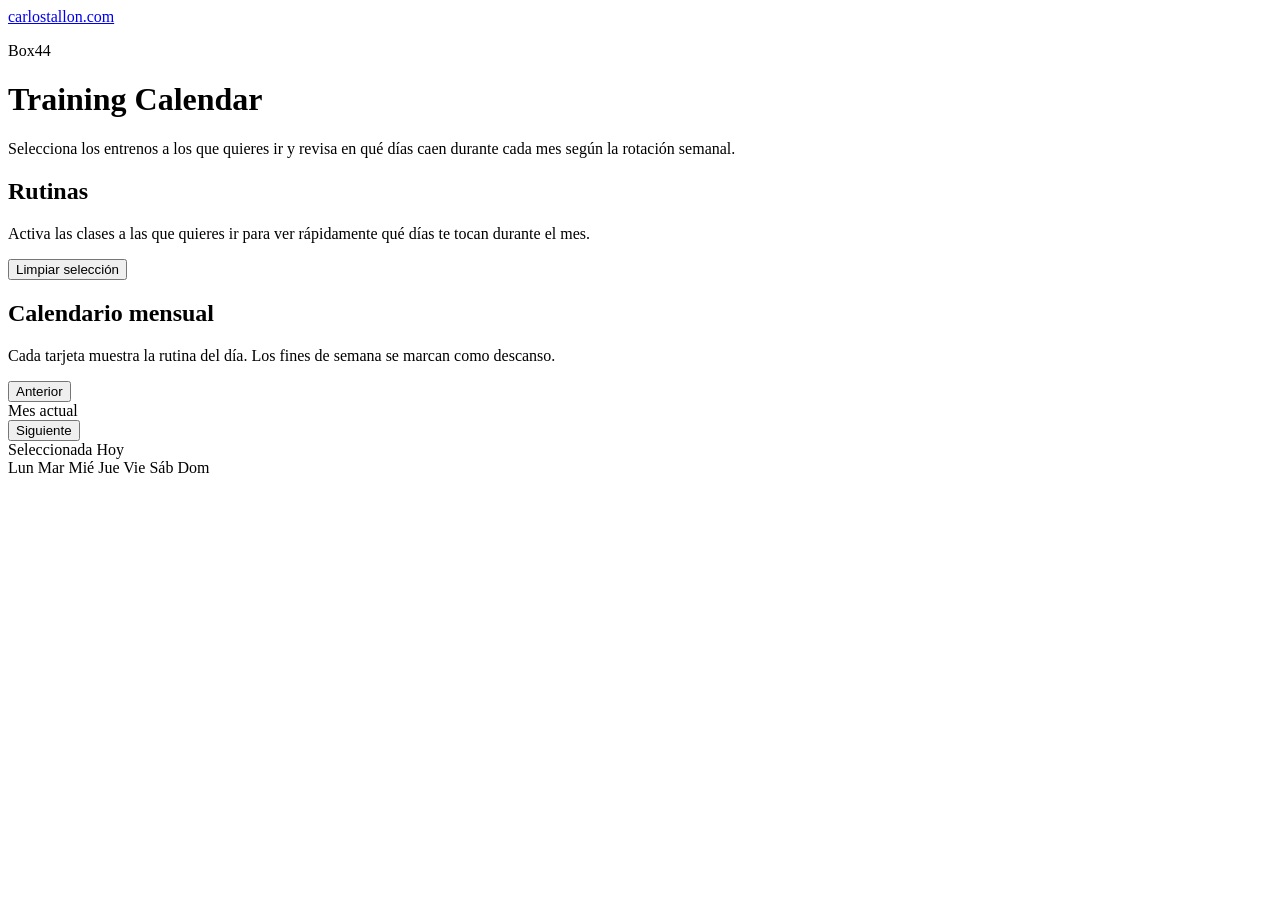
==== box44/index.html @ ffbb3cff "updated images" ====
<!DOCTYPE html>
<html lang="es">
  <head>
    <meta charset="UTF-8" />
    <meta name="viewport" content="width=device-width, initial-scale=1.0" />
    <meta name="robots" content="noindex, nofollow" />
    <title>Box44 Training Calendar</title>
    <meta
      name="description"
      content="Calendario mensual de rutinas Box44 con rotación semanal y selección de entrenos."
    />
    <link rel="canonical" href="https://carlostallon.com/box44/" />
    <link rel="stylesheet" href="./styles.css" />
  </head>
  <body>
    <main class="app-shell">
      <header class="page-header">
        <a class="back-link" href="/">carlostallon.com</a>
        <div>
          <p class="kicker">Box44</p>
          <h1>Training Calendar</h1>
          <p class="intro-copy">
            Selecciona los entrenos a los que quieres ir y revisa en qué días
            caen durante cada mes según la rotación semanal.
          </p>
        </div>
      </header>

      <section class="controls surface-card" aria-labelledby="filters-title">
        <div class="controls-header">
          <div>
            <h2 id="filters-title">Rutinas</h2>
            <p class="section-copy">
              Activa las clases a las que quieres ir para ver rápidamente qué
              días te tocan durante el mes.
            </p>
          </div>
          <button id="clear-selection" class="ghost-button" type="button">
            Limpiar selección
          </button>
        </div>

        <div id="routine-filters" class="filter-grid" aria-live="polite"></div>
      </section>

      <section class="calendar-panel surface-card" aria-labelledby="calendar-title">
        <div class="calendar-header">
          <div>
            <h2 id="calendar-title">Calendario mensual</h2>
            <p class="section-copy">
              Cada tarjeta muestra la rutina del día. Los fines de semana se
              marcan como descanso.
            </p>
          </div>

          <div class="calendar-toolbar">
            <div class="month-selector" aria-label="Selector de mes">
              <button id="previous-month" class="ghost-button month-nav-button" type="button">
                Anterior
              </button>
              <div id="visible-month-label" class="month-label" aria-live="polite">
                Mes actual
              </div>
              <button id="next-month" class="ghost-button month-nav-button" type="button">
                Siguiente
              </button>
            </div>

            <div class="legend">
              <span class="legend-item">
                <span class="legend-swatch legend-swatch-selected"></span>
                Seleccionada
              </span>
              <span class="legend-item">
                <span class="legend-swatch legend-swatch-today"></span>
                Hoy
              </span>
            </div>
          </div>
        </div>

        <div class="month-frame">
          <div class="weekday-row" aria-hidden="true">
            <span>Lun</span>
            <span>Mar</span>
            <span>Mié</span>
            <span>Jue</span>
            <span>Vie</span>
            <span>Sáb</span>
            <span>Dom</span>
          </div>

          <div id="calendar-grid" class="calendar-grid"></div>
        </div>
      </section>
    </main>

    <script src="./script.js"></script>
  </body>
</html>
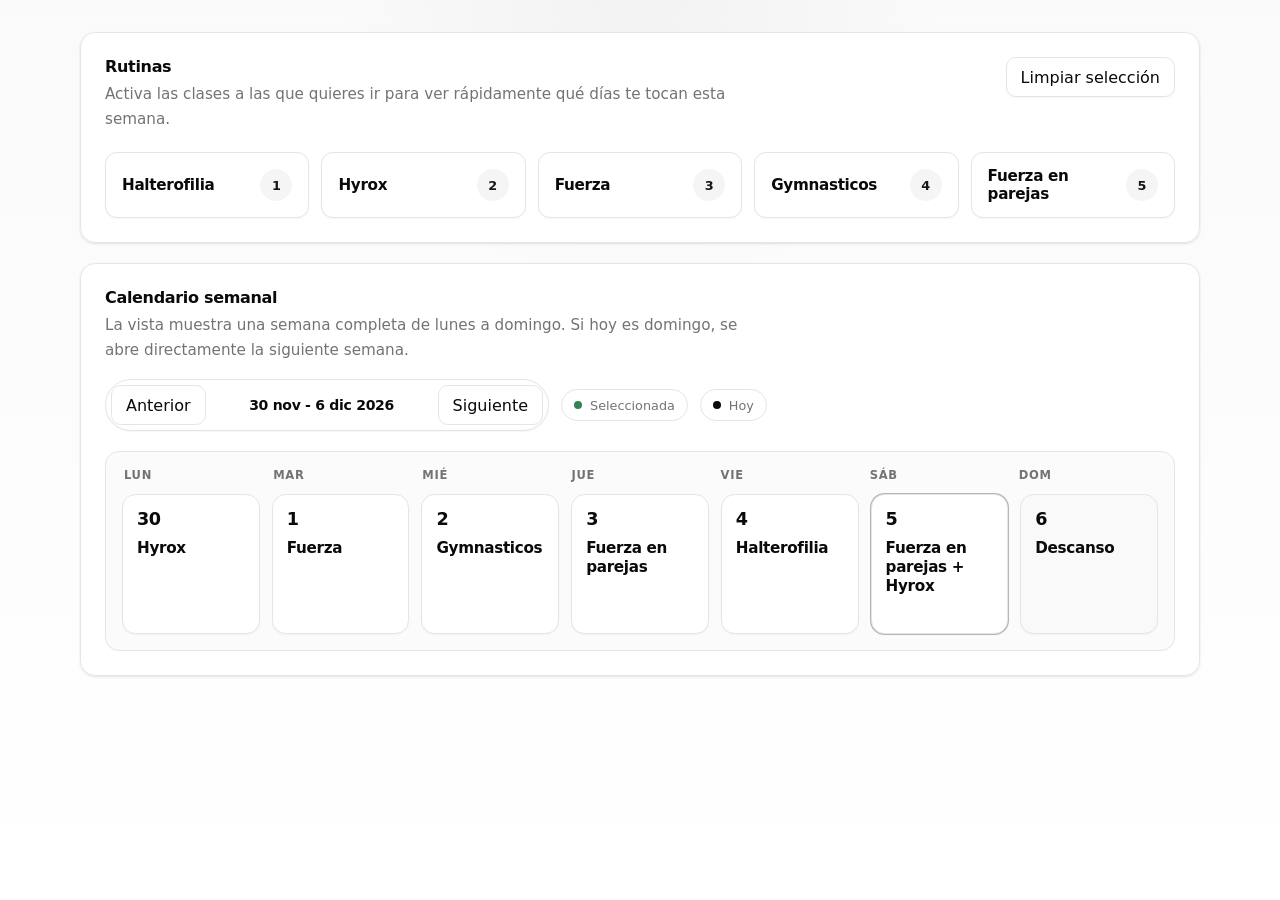
==== commit b89ca3cf: "update, week instead of month" ====
--- a/box44/index.html
+++ b/box44/index.html
@@ -7,32 +7,20 @@
     <title>Box44 Training Calendar</title>
     <meta
       name="description"
-      content="Calendario mensual de rutinas Box44 con rotación semanal y selección de entrenos."
+      content="Calendario semanal de rutinas Box44 con rotación y selección de entrenos."
     />
     <link rel="canonical" href="https://carlostallon.com/box44/" />
     <link rel="stylesheet" href="./styles.css" />
   </head>
   <body>
     <main class="app-shell">
-      <header class="page-header">
-        <a class="back-link" href="/">carlostallon.com</a>
-        <div>
-          <p class="kicker">Box44</p>
-          <h1>Training Calendar</h1>
-          <p class="intro-copy">
-            Selecciona los entrenos a los que quieres ir y revisa en qué días
-            caen durante cada mes según la rotación semanal.
-          </p>
-        </div>
-      </header>
-
       <section class="controls surface-card" aria-labelledby="filters-title">
         <div class="controls-header">
           <div>
             <h2 id="filters-title">Rutinas</h2>
             <p class="section-copy">
               Activa las clases a las que quieres ir para ver rápidamente qué
-              días te tocan durante el mes.
+              días te tocan esta semana.
             </p>
           </div>
           <button id="clear-selection" class="ghost-button" type="button">
@@ -46,22 +34,22 @@
       <section class="calendar-panel surface-card" aria-labelledby="calendar-title">
         <div class="calendar-header">
           <div>
-            <h2 id="calendar-title">Calendario mensual</h2>
+            <h2 id="calendar-title">Calendario semanal</h2>
             <p class="section-copy">
-              Cada tarjeta muestra la rutina del día. Los fines de semana se
-              marcan como descanso.
+              La vista muestra una semana completa de lunes a domingo. Si hoy es
+              domingo, se abre directamente la siguiente semana.
             </p>
           </div>
 
           <div class="calendar-toolbar">
-            <div class="month-selector" aria-label="Selector de mes">
-              <button id="previous-month" class="ghost-button month-nav-button" type="button">
+            <div class="month-selector" aria-label="Selector de semana">
+              <button id="previous-week" class="ghost-button month-nav-button" type="button">
                 Anterior
               </button>
-              <div id="visible-month-label" class="month-label" aria-live="polite">
-                Mes actual
+              <div id="visible-week-label" class="month-label" aria-live="polite">
+                Semana actual
               </div>
-              <button id="next-month" class="ghost-button month-nav-button" type="button">
+              <button id="next-week" class="ghost-button month-nav-button" type="button">
                 Siguiente
               </button>
             </div>
--- a/box44/styles.css
+++ b/box44/styles.css
@@ -0,0 +1,464 @@
+:root {
+  color-scheme: light;
+  --background: oklch(1 0 0);
+  --foreground: oklch(0.145 0 0);
+  --card: oklch(1 0 0);
+  --card-foreground: oklch(0.145 0 0);
+  --popover: oklch(1 0 0);
+  --popover-foreground: oklch(0.145 0 0);
+  --primary: oklch(0.205 0 0);
+  --primary-foreground: oklch(0.985 0 0);
+  --secondary: oklch(0.97 0 0);
+  --secondary-foreground: oklch(0.205 0 0);
+  --muted: oklch(0.97 0 0);
+  --muted-foreground: oklch(0.556 0 0);
+  --accent: oklch(0.97 0 0);
+  --accent-foreground: oklch(0.205 0 0);
+  --destructive: oklch(0.577 0.245 27.325);
+  --destructive-foreground: oklch(0.985 0 0);
+  --border: oklch(0.922 0 0);
+  --input: oklch(0.922 0 0);
+  --ring: oklch(0.708 0 0);
+  --chart-green: oklch(0.55 0.11 154);
+  --chart-green-soft: oklch(0.97 0.025 154);
+  --radius: 0.75rem;
+  --shadow-xs: 0 1px 2px rgb(0 0 0 / 0.04);
+  --shadow-sm: 0 1px 3px rgb(0 0 0 / 0.08), 0 1px 2px rgb(0 0 0 / 0.04);
+  --shadow-md: 0 10px 20px -12px rgb(0 0 0 / 0.16);
+}
+
+* {
+  box-sizing: border-box;
+}
+
+html {
+  -webkit-font-smoothing: antialiased;
+  -moz-osx-font-smoothing: grayscale;
+}
+
+body {
+  margin: 0;
+  min-height: 100vh;
+  font-family: Inter, ui-sans-serif, system-ui, -apple-system, BlinkMacSystemFont,
+    "Segoe UI", sans-serif;
+  color: var(--foreground);
+  background:
+    radial-gradient(circle at top, rgb(0 0 0 / 0.03), transparent 28%),
+    linear-gradient(180deg, rgb(250 250 250) 0%, rgb(255 255 255) 100%);
+}
+
+button,
+input,
+textarea,
+select {
+  font: inherit;
+}
+
+button {
+  appearance: none;
+}
+
+.app-shell {
+  width: min(1120px, calc(100% - 32px));
+  margin: 0 auto;
+  padding: 32px 0 56px;
+}
+
+.page-header {
+  display: grid;
+  gap: 10px;
+  margin-bottom: 24px;
+}
+
+.back-link {
+  width: fit-content;
+  text-decoration: none;
+  color: var(--muted-foreground);
+  font-size: 0.875rem;
+  font-weight: 500;
+}
+
+.back-link:hover {
+  color: var(--foreground);
+}
+
+.kicker {
+  margin: 0 0 6px;
+  font-size: 0.75rem;
+  font-weight: 600;
+  letter-spacing: 0.08em;
+  text-transform: uppercase;
+  color: var(--muted-foreground);
+}
+
+.page-header h1 {
+  margin: 0;
+  font-size: clamp(2rem, 4vw, 3rem);
+  line-height: 1;
+  letter-spacing: -0.05em;
+}
+
+.intro-copy,
+.section-copy {
+  margin: 0;
+  max-width: 68ch;
+  color: var(--muted-foreground);
+  font-size: 0.95rem;
+  line-height: 1.65;
+}
+
+.section-copy {
+  margin-top: 6px;
+}
+
+.surface-card {
+  background: color-mix(in srgb, var(--card) 98%, transparent);
+  color: var(--card-foreground);
+  border: 1px solid var(--border);
+  border-radius: calc(var(--radius) + 0.2rem);
+  box-shadow: var(--shadow-sm);
+}
+
+.controls,
+.calendar-panel {
+  padding: 24px;
+}
+
+.calendar-panel {
+  margin-top: 20px;
+}
+
+.controls-header,
+.calendar-header {
+  display: flex;
+  align-items: flex-start;
+  justify-content: space-between;
+  gap: 16px;
+  flex-wrap: wrap;
+}
+
+#filters-title,
+#calendar-title {
+  margin: 0;
+  font-size: 1rem;
+  font-weight: 600;
+  letter-spacing: -0.02em;
+}
+
+.legend,
+.calendar-toolbar {
+  display: flex;
+  align-items: center;
+  gap: 12px;
+  flex-wrap: wrap;
+}
+
+.legend-item {
+  display: inline-flex;
+  align-items: center;
+  gap: 8px;
+  min-height: 32px;
+  padding: 0 12px;
+  border: 1px solid var(--border);
+  border-radius: 999px;
+  background: var(--background);
+  color: var(--muted-foreground);
+  font-size: 0.8rem;
+  font-weight: 500;
+}
+
+.legend-swatch {
+  width: 8px;
+  height: 8px;
+  border-radius: 999px;
+  background: var(--muted-foreground);
+}
+
+.legend-swatch-selected {
+  background: var(--chart-green);
+}
+
+.legend-swatch-today {
+  background: var(--foreground);
+}
+
+.ghost-button,
+.filter-card,
+.month-selector {
+  background: var(--background);
+  border: 1px solid var(--input);
+}
+
+.ghost-button,
+.filter-card {
+  color: var(--foreground);
+  box-shadow: var(--shadow-xs);
+}
+
+.ghost-button {
+  min-height: 40px;
+  border-radius: calc(var(--radius) - 0.125rem);
+  padding: 0 14px;
+  cursor: pointer;
+  transition: background-color 160ms ease, border-color 160ms ease, box-shadow 160ms ease;
+}
+
+.ghost-button:hover,
+.filter-card:hover {
+  background: var(--accent);
+}
+
+.ghost-button:focus-visible,
+.filter-card:focus-visible,
+.month-nav-button:focus-visible {
+  outline: 2px solid transparent;
+  box-shadow: 0 0 0 3px color-mix(in srgb, var(--ring) 30%, white);
+}
+
+.filter-grid {
+  display: grid;
+  grid-template-columns: repeat(auto-fit, minmax(160px, 1fr));
+  gap: 12px;
+  margin-top: 20px;
+}
+
+.filter-card {
+  width: 100%;
+  min-height: 64px;
+  border-radius: var(--radius);
+  padding: 14px 16px;
+  text-align: left;
+  cursor: pointer;
+  transition: background-color 160ms ease, border-color 160ms ease, box-shadow 160ms ease;
+}
+
+.filter-card.is-active {
+  border-color: color-mix(in srgb, var(--chart-green) 34%, white);
+  background: color-mix(in srgb, var(--chart-green-soft) 84%, white);
+  box-shadow: inset 0 0 0 1px color-mix(in srgb, var(--chart-green) 10%, white);
+}
+
+.filter-top {
+  display: flex;
+  align-items: center;
+  justify-content: space-between;
+  gap: 12px;
+}
+
+.filter-top strong {
+  display: block;
+  font-size: 0.95rem;
+  font-weight: 600;
+  letter-spacing: -0.02em;
+}
+
+.filter-chip {
+  display: inline-flex;
+  align-items: center;
+  justify-content: center;
+  width: 32px;
+  height: 32px;
+  flex-shrink: 0;
+  border-radius: 999px;
+  background: var(--secondary);
+  color: var(--secondary-foreground);
+  font-size: 0.8rem;
+  font-weight: 600;
+}
+
+.filter-card.is-active .filter-chip {
+  background: var(--chart-green);
+  color: white;
+}
+
+.month-selector {
+  display: inline-flex;
+  align-items: center;
+  gap: 6px;
+  padding: 5px;
+  border-radius: 999px;
+  box-shadow: var(--shadow-xs);
+}
+
+.month-nav-button {
+  min-width: 92px;
+  box-shadow: none;
+}
+
+.month-label {
+  min-width: 220px;
+  padding: 0 8px;
+  text-align: center;
+  font-size: 0.875rem;
+  font-weight: 600;
+  letter-spacing: -0.02em;
+}
+
+.month-frame {
+  margin-top: 20px;
+  border: 1px solid var(--border);
+  border-radius: calc(var(--radius) + 0.1rem);
+  background: color-mix(in srgb, var(--muted) 42%, white);
+  padding: 16px;
+}
+
+.weekday-row,
+.calendar-grid {
+  display: grid;
+  grid-template-columns: repeat(7, minmax(0, 1fr));
+}
+
+.weekday-row {
+  gap: 12px;
+  padding: 0 2px;
+  color: var(--muted-foreground);
+  font-size: 0.72rem;
+  font-weight: 600;
+  letter-spacing: 0.06em;
+  text-transform: uppercase;
+}
+
+.calendar-grid {
+  gap: 12px;
+  margin-top: 12px;
+}
+
+.day-card {
+  min-height: 140px;
+  padding: 14px;
+  border: 1px solid var(--border);
+  border-radius: calc(var(--radius) + 0.1rem);
+  background: var(--card);
+  box-shadow: var(--shadow-xs);
+  display: grid;
+  align-content: start;
+  gap: 10px;
+  transition: border-color 160ms ease, background-color 160ms ease, box-shadow 160ms ease;
+}
+
+.day-card.is-weekend {
+  background: color-mix(in srgb, var(--muted) 62%, white);
+}
+
+.day-card.is-selected {
+  border-color: color-mix(in srgb, var(--chart-green) 36%, white);
+  background: color-mix(in srgb, var(--chart-green-soft) 88%, white);
+  box-shadow: var(--shadow-md);
+}
+
+.day-card.is-today {
+  box-shadow: 0 0 0 1px color-mix(in srgb, var(--foreground) 30%, white), var(--shadow-xs);
+}
+
+.day-top {
+  display: flex;
+  align-items: center;
+  justify-content: space-between;
+}
+
+.day-number {
+  font-size: 1.1rem;
+  font-weight: 700;
+  letter-spacing: -0.03em;
+}
+
+.routine-name {
+  margin: 0;
+  font-size: 0.95rem;
+  font-weight: 600;
+  line-height: 1.25;
+  letter-spacing: -0.02em;
+}
+
+.routine-name-short {
+  display: none;
+}
+
+@media (max-width: 860px) {
+  .controls-header,
+  .calendar-header {
+    align-items: stretch;
+  }
+
+  .calendar-toolbar {
+    justify-content: flex-start;
+  }
+
+  .month-selector {
+    width: 100%;
+    justify-content: space-between;
+  }
+}
+
+@media (max-width: 560px) {
+  .app-shell {
+    width: min(100% - 20px, 1120px);
+    padding: 20px 0 32px;
+  }
+
+  .controls,
+  .calendar-panel {
+    padding: 18px;
+  }
+
+  .legend {
+    gap: 8px;
+  }
+
+  .legend-item {
+    min-height: 28px;
+    padding: 0 10px;
+    font-size: 0.72rem;
+  }
+
+  .month-label {
+    min-width: 0;
+    flex: 1;
+    font-size: 0.8rem;
+  }
+
+  .month-nav-button {
+    min-width: 0;
+    padding: 0 10px;
+  }
+
+  .month-frame {
+    padding: 10px;
+  }
+
+  .weekday-row {
+    gap: 4px;
+    padding: 0;
+    font-size: 0.6rem;
+    letter-spacing: 0.02em;
+  }
+
+  .calendar-grid {
+    gap: 4px;
+  }
+
+  .day-card {
+    min-height: 84px;
+    padding: 6px;
+    gap: 4px;
+    border-radius: calc(var(--radius) - 0.1rem);
+  }
+
+  .day-number {
+    font-size: 0.78rem;
+  }
+
+  .routine-name {
+    font-size: 0.58rem;
+    line-height: 1.15;
+    letter-spacing: -0.01em;
+  }
+
+  .routine-name-full {
+    display: none;
+  }
+
+  .routine-name-short {
+    display: inline;
+  }
+}
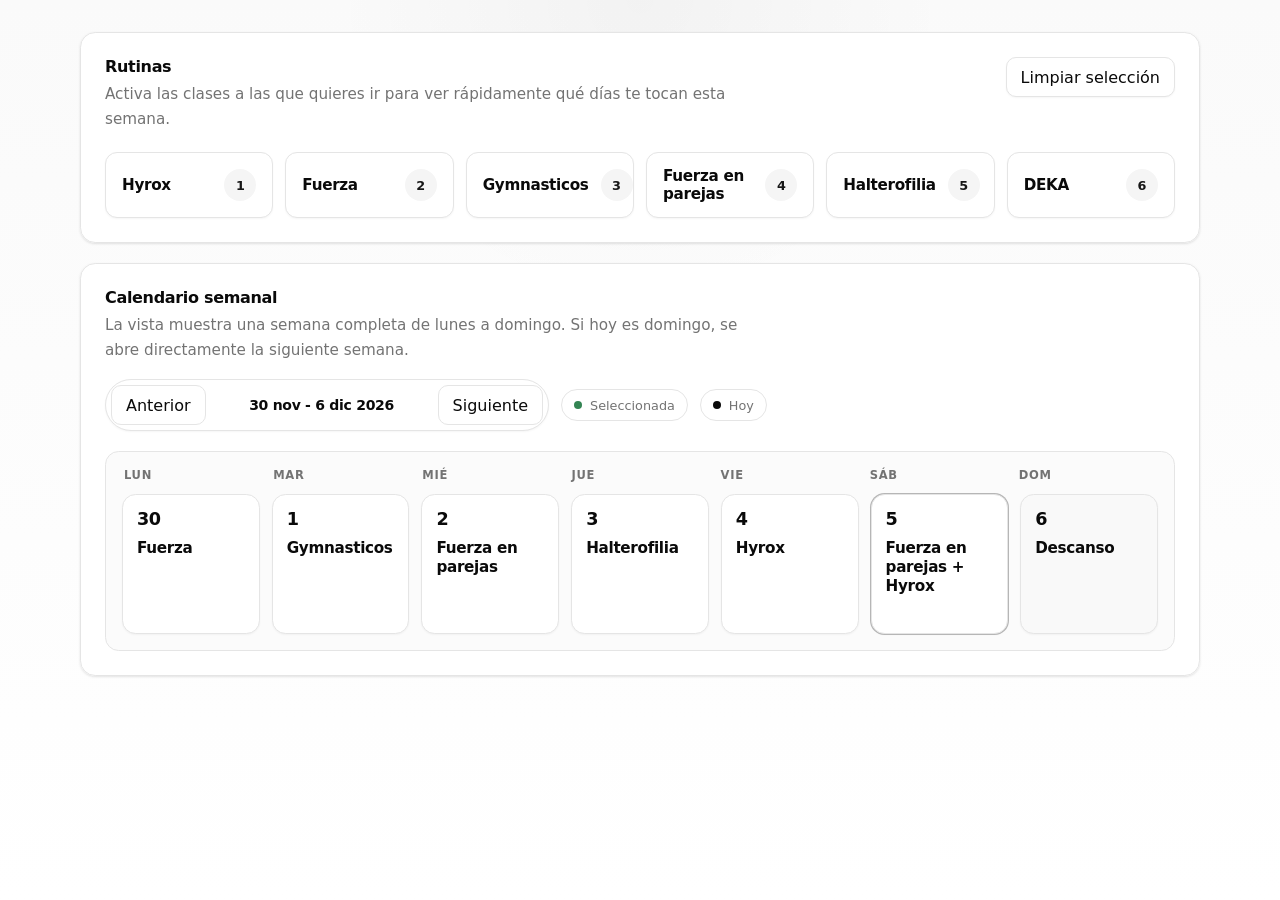
==== commit a707304c: "rutinas fixed" ====
--- a/box44/index.html
+++ b/box44/index.html
@@ -10,7 +10,7 @@
       content="Calendario semanal de rutinas Box44 con rotación y selección de entrenos."
     />
     <link rel="canonical" href="https://carlostallon.com/box44/" />
-    <link rel="stylesheet" href="./styles.css" />
+    <link rel="stylesheet" href="./styles.css?v=1" />
   </head>
   <body>
     <main class="app-shell">
@@ -83,6 +83,6 @@
       </section>
     </main>
 
-    <script src="./script.js"></script>
+    <script src="./script.js?v=2"></script>
   </body>
 </html>
